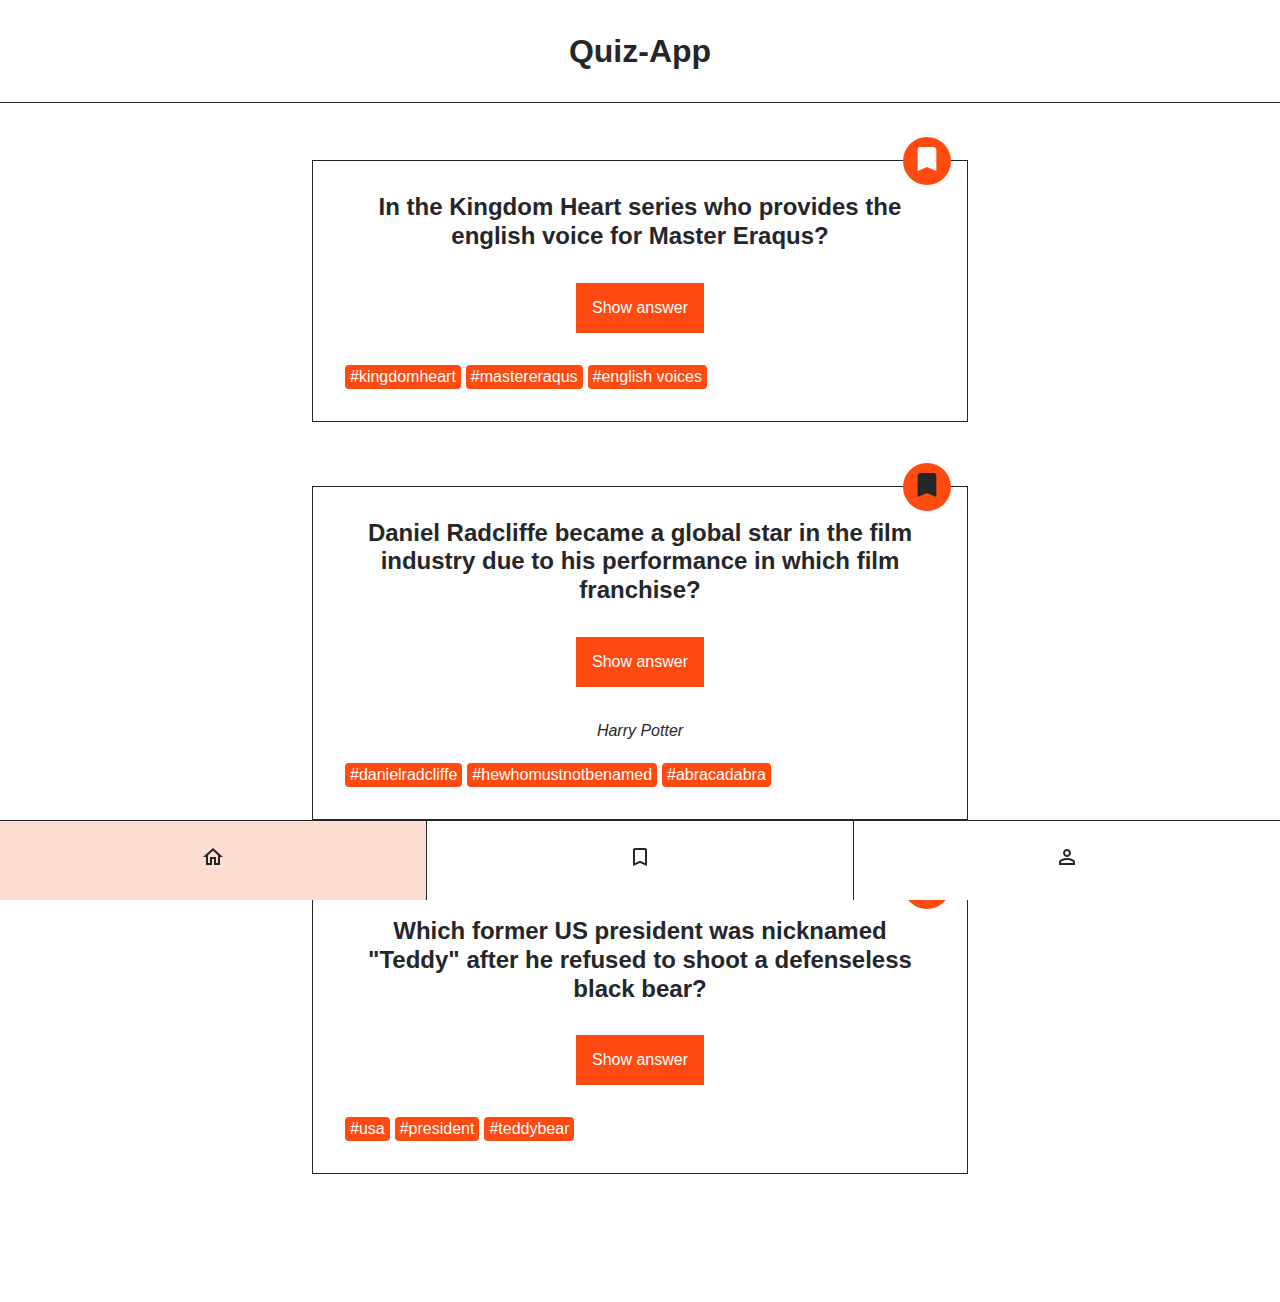
==== index.html @ f27e42a8 ""initial commit"" ====
<!DOCTYPE html>
<html lang="en">
  <head>
    <meta charset="UTF-8" />
    <meta http-equiv="X-UA-Compatible" content="IE=edge" />
    <meta name="viewport" content="width=device-width, initial-scale=1.0" />
    <title>Quiz-App</title>
    <link rel="stylesheet" href="./styles.css" />
  </head>
  <body>
    <header class="header">
      <h1 class="header__title">Quiz-App</h1>
    </header>
    <main>
      <ul class="card-list">
        <!--
                FIRST CARD
              -->
        <li class="card-list__item">
          <article class="card">
            <h2 class="card__question">
              In the Kingdom Heart series who provides the english voice for
              Master Eraqus?
            </h2>
            <button class="card__button-answer" type="button">
              Show answer
            </button>
            <p class="card__answer">Mark Hamill</p>
            <ul class="card__tag-list">
              <li class="card__tag-list-item">#kingdomheart</li>
              <li class="card__tag-list-item">#mastereraqus</li>
              <li class="card__tag-list-item">#english voices</li>
            </ul>
            <div class="card__button-bookmark">
              <button class="bookmark" aria-label="bookmark" type="button">
                <svg
                  class="bookmark__icon"
                  xmlns="http://www.w3.org/2000/svg"
                  viewbox="0 0 24 24"
                >
                  <path
                    d="M17 3H7c-1.1 0-2 .9-2 2v16l7-3 7 3V5c0-1.1-.9-2-2-2z"
                  />
                </svg>
              </button>
            </div>
          </article>
        </li>
        <!--
                SECOND CARD
              -->
        <li class="card-list__item">
          <article class="card">
            <h2 class="card__question">
              Daniel Radcliffe became a global star in the film industry due to
              his performance in which film franchise?
            </h2>
            <button class="card__button-answer" type="button">
              Show answer
            </button>
            <p class="card__answer card__answer--active">Harry Potter</p>
            <ul class="card__tag-list">
              <li class="card__tag-list-item">#danielradcliffe</li>
              <li class="card__tag-list-item">#hewhomustnotbenamed</li>
              <li class="card__tag-list-item">#abracadabra</li>
            </ul>
            <div class="card__button-bookmark">
              <button
                class="bookmark bookmark--active"
                aria-label="bookmark"
                type="button"
              >
                <svg
                  class="bookmark__icon"
                  xmlns="http://www.w3.org/2000/svg"
                  viewbox="0 0 24 24"
                >
                  <path
                    d="M17 3H7c-1.1 0-2 .9-2 2v16l7-3 7 3V5c0-1.1-.9-2-2-2z"
                  />
                </svg>
              </button>
            </div>
          </article>
        </li>
        <!--
                THIRD CARD
              -->
        <li class="card-list__item">
          <article class="card">
            <h2 class="card__question">
              Which former US president was nicknamed &quot;Teddy&quot; after he
              refused to shoot a defenseless black bear?
            </h2>
            <button class="card__button-answer" type="button">
              Show answer
            </button>
            <p class="card__answer">Theodore Roosevelt</p>
            <ul class="card__tag-list">
              <li class="card__tag-list-item">#usa</li>
              <li class="card__tag-list-item">#president</li>
              <li class="card__tag-list-item">#teddybear</li>
            </ul>
            <div class="card__button-bookmark">
              <button class="bookmark" aria-label="bookmark" type="button">
                <svg
                  class="bookmark__icon"
                  xmlns="http://www.w3.org/2000/svg"
                  viewbox="0 0 24 24"
                >
                  <path
                    d="M17 3H7c-1.1 0-2 .9-2 2v16l7-3 7 3V5c0-1.1-.9-2-2-2z"
                  />
                </svg>
              </button>
            </div>
          </article>
        </li>
      </ul>
    </main>

    <nav class="navigation">
      <ul class="navigation__list">
        <li class="navigation__list-item navigation__list-item--active">
          <a
            class="navigation__link"
            href="/index.html"
            aria-label="go to home page"
          >
            <svg
              xmlns="http://www.w3.org/2000/svg"
              height="24px"
              viewbox="0 0 24 24"
              width="24px"
            >
              <path
                d="M12 5.69l5 4.5V18h-2v-6H9v6H7v-7.81l5-4.5M12 3L2 12h3v8h6v-6h2v6h6v-8h3L12 3z"
              />
            </svg>
          </a>
        </li>
        <li class="navigation__list-item">
          <a
            class="navigation__link"
            href="/bookmarks.html"
            aria-label="go to bookmarks page"
          >
            <svg
              xmlns="http://www.w3.org/2000/svg"
              height="24px"
              viewbox="0 0 24 24"
              width="24px"
            >
              <path
                d="M17 3H7c-1.1 0-2 .9-2 2v16l7-3 7 3V5c0-1.1-.9-2-2-2zm0 15l-5-2.18L7 18V5h10v13z"
              />
            </svg>
          </a>
        </li>
        <li class="navigation__list-item">
          <a
            class="navigation__link"
            href="/profile.html"
            aria-label="go to profile page"
          >
            <svg
              xmlns="http://www.w3.org/2000/svg"
              height="24px"
              viewbox="0 0 24 24"
              width="24px"
            >
              <path
                d="M12 6c1.1 0 2 .9 2 2s-.9 2-2 2-2-.9-2-2 .9-2 2-2m0 9c2.7 0 5.8 1.29 6 2v1H6v-.99c.2-.72 3.3-2.01 6-2.01m0-11C9.79 4 8 5.79 8 8s1.79 4 4 4 4-1.79 4-4-1.79-4-4-4zm0 9c-2.67 0-8 1.34-8 4v3h16v-3c0-2.66-5.33-4-8-4z"
              />
            </svg>
          </a>
        </li>
      </ul>
    </nav>
  </body>
</html>
---- styles.css ----
@import "./global.css";

@import "./components/bookmark/bookmark.css";
@import "./components/card-list/card-list.css";
@import "./components/card/card.css";
@import "./components/header/header.css";
@import "./components/navigation/navigation.css";
@import "./components/profile/profile.css";
@import "./components/counter-list/counter-list.css";
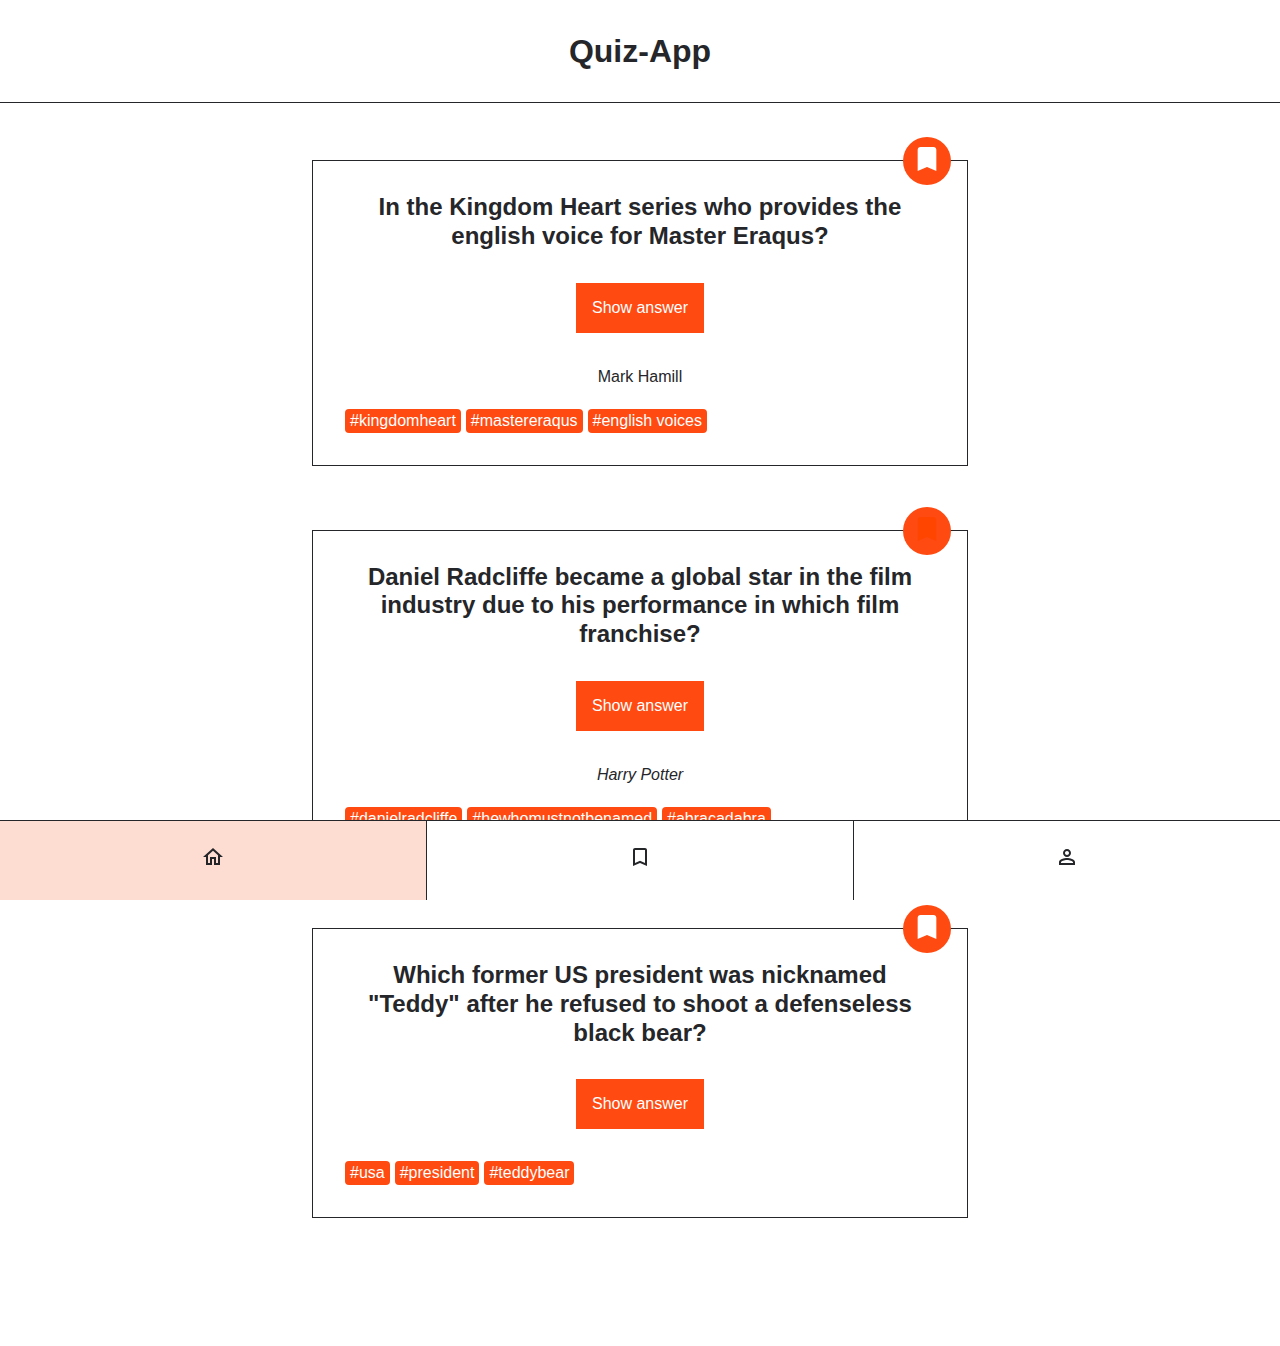
==== commit c0adbb94: "add buttons interactivity" ====
--- a/index.html
+++ b/index.html
@@ -22,17 +22,26 @@
               In the Kingdom Heart series who provides the english voice for
               Master Eraqus?
             </h2>
-            <button class="card__button-answer" type="button">
+            <button
+              class="card__button-answer"
+              type="button"
+              data-answer-id="1"
+            >
               Show answer
             </button>
-            <p class="card__answer">Mark Hamill</p>
+            <p class="card__answer.hidden" data-answer-id="1">Mark Hamill</p>
             <ul class="card__tag-list">
               <li class="card__tag-list-item">#kingdomheart</li>
               <li class="card__tag-list-item">#mastereraqus</li>
               <li class="card__tag-list-item">#english voices</li>
             </ul>
             <div class="card__button-bookmark">
-              <button class="bookmark" aria-label="bookmark" type="button">
+              <button
+                id="bookmark"
+                class="bookmark"
+                aria-label="bookmark"
+                type="button"
+              >
                 <svg
                   class="bookmark__icon"
                   xmlns="http://www.w3.org/2000/svg"
@@ -177,5 +186,6 @@
         </li>
       </ul>
     </nav>
+    <script src="./index.js"></script>
   </body>
 </html>
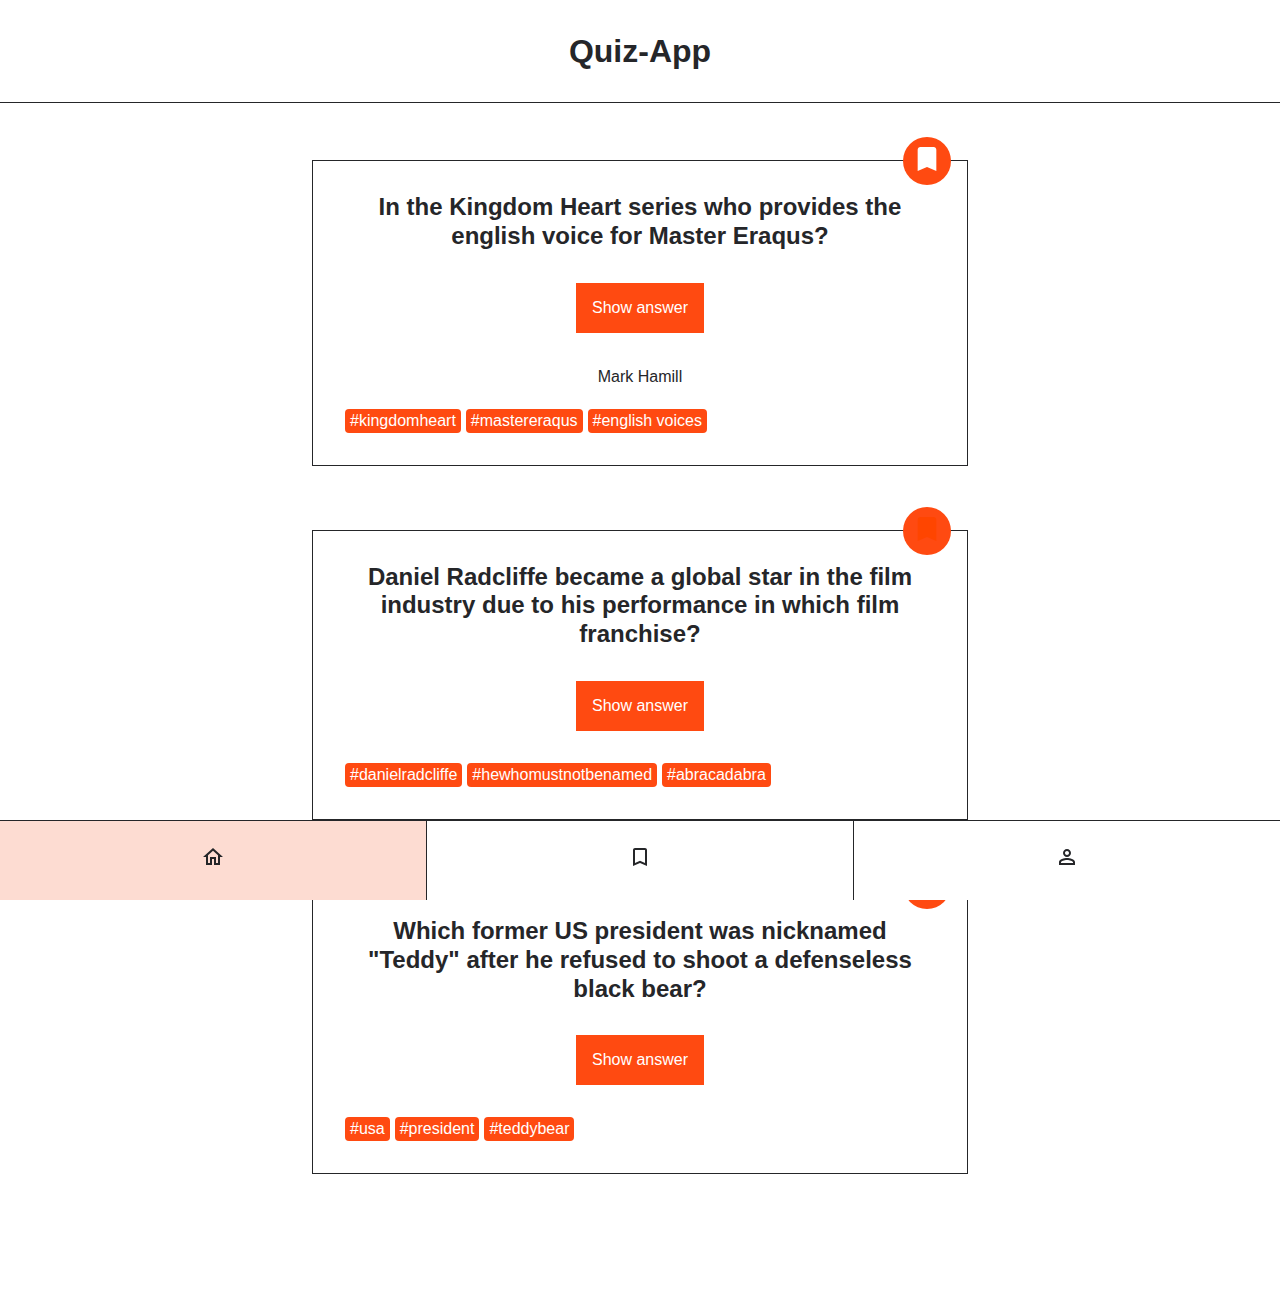
==== commit 0ae3aacd: "change answer class name" ====
--- a/index.html
+++ b/index.html
@@ -29,7 +29,7 @@
             >
               Show answer
             </button>
-            <p class="card__answer.hidden" data-answer-id="1">Mark Hamill</p>
+            <p class="card__answer-hidden" data-answer-id="1">Mark Hamill</p>
             <ul class="card__tag-list">
               <li class="card__tag-list-item">#kingdomheart</li>
               <li class="card__tag-list-item">#mastereraqus</li>
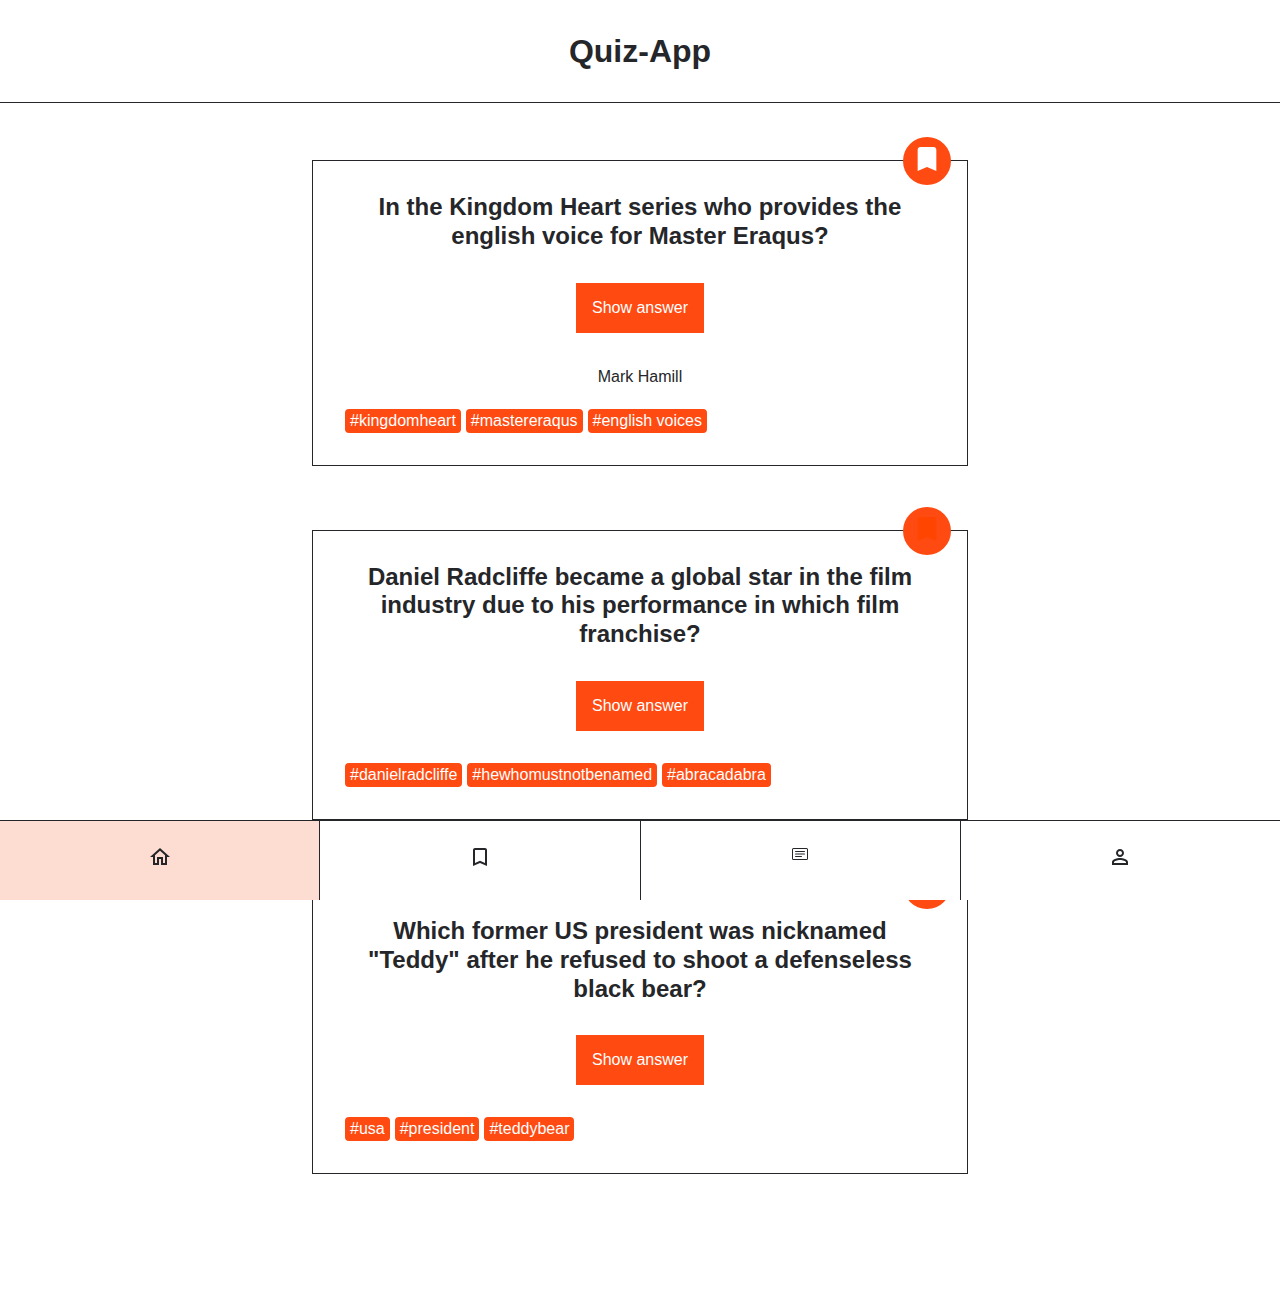
==== commit 880964c0: "add form to add new cards" ====
--- a/index.html
+++ b/index.html
@@ -169,6 +169,28 @@
         <li class="navigation__list-item">
           <a
             class="navigation__link"
+            href="/form.html"
+            aria-label="go to form page"
+            ><svg
+              xmlns="http://www.w3.org/2000/svg"
+              width="16"
+              height="16"
+              fill="currentColor"
+              class="bi bi-card-text"
+              viewBox="0 0 16 16"
+            >
+              <path
+                d="M14.5 3a.5.5 0 0 1 .5.5v9a.5.5 0 0 1-.5.5h-13a.5.5 0 0 1-.5-.5v-9a.5.5 0 0 1 .5-.5h13zm-13-1A1.5 1.5 0 0 0 0 3.5v9A1.5 1.5 0 0 0 1.5 14h13a1.5 1.5 0 0 0 1.5-1.5v-9A1.5 1.5 0 0 0 14.5 2h-13z"
+              />
+              <path
+                d="M3 5.5a.5.5 0 0 1 .5-.5h9a.5.5 0 0 1 0 1h-9a.5.5 0 0 1-.5-.5zM3 8a.5.5 0 0 1 .5-.5h9a.5.5 0 0 1 0 1h-9A.5.5 0 0 1 3 8zm0 2.5a.5.5 0 0 1 .5-.5h6a.5.5 0 0 1 0 1h-6a.5.5 0 0 1-.5-.5z"
+              />
+            </svg>
+          </a>
+        </li>
+        <li class="navigation__list-item">
+          <a
+            class="navigation__link"
             href="/profile.html"
             aria-label="go to profile page"
           >
--- a/styles.css
+++ b/styles.css
@@ -7,3 +7,4 @@
 @import "./components/navigation/navigation.css";
 @import "./components/profile/profile.css";
 @import "./components/counter-list/counter-list.css";
+@import "./components/form/form.css";
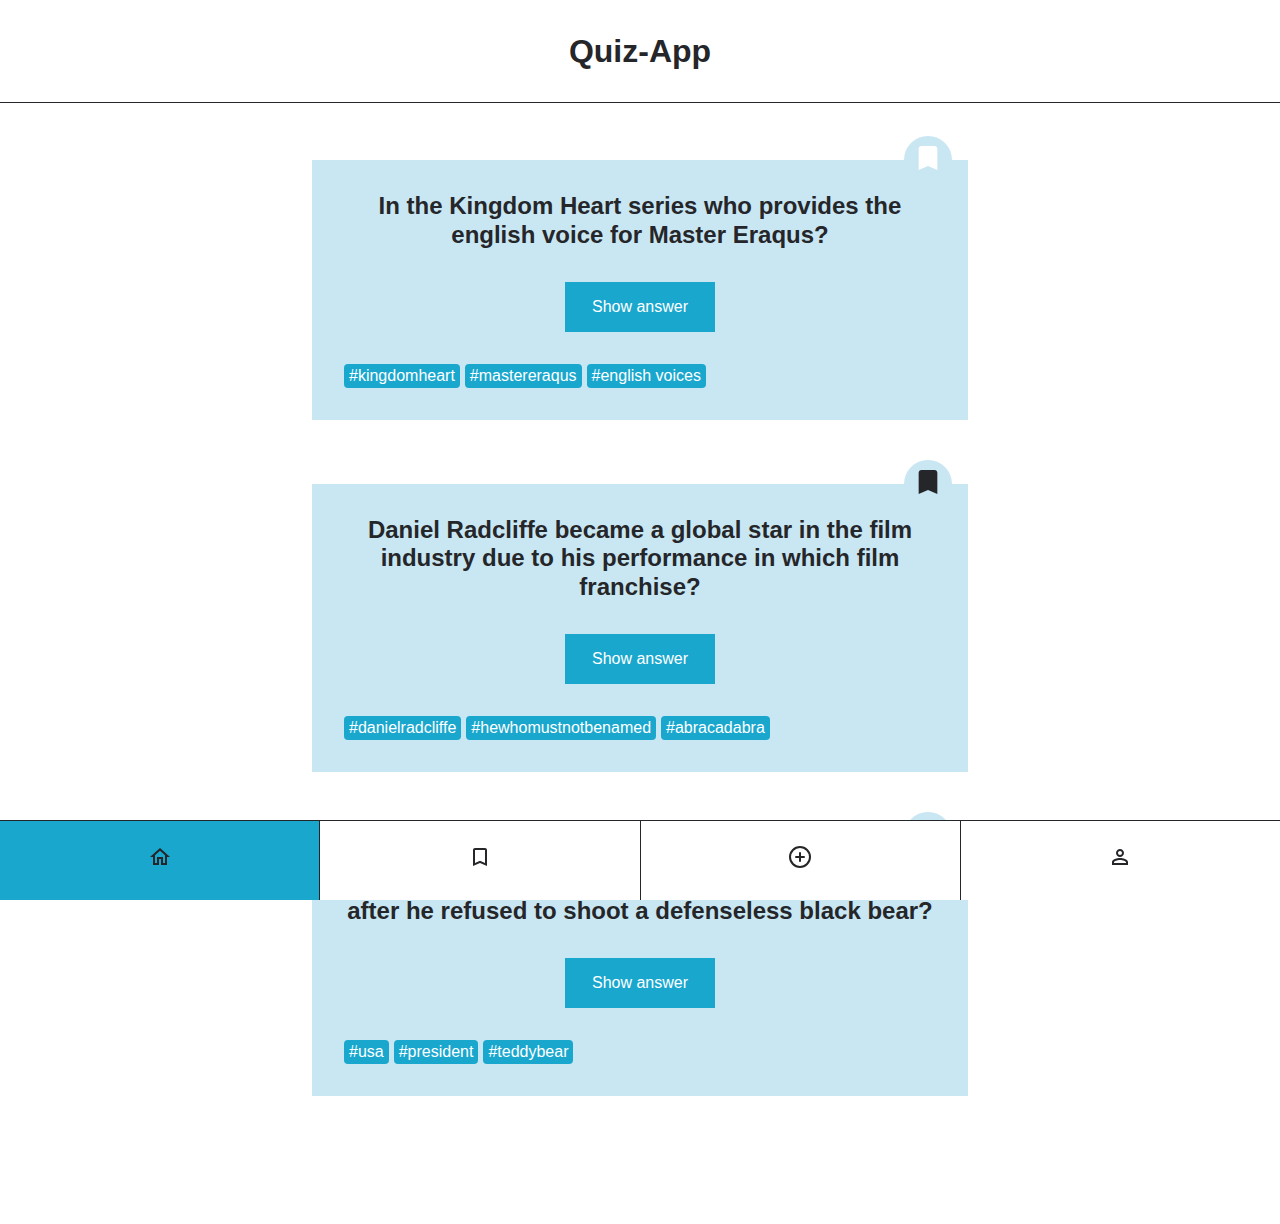
==== commit f8431b88: "change everything" ====
--- a/index.html
+++ b/index.html
@@ -6,7 +6,9 @@
     <meta name="viewport" content="width=device-width, initial-scale=1.0" />
     <title>Quiz-App</title>
     <link rel="stylesheet" href="./styles.css" />
+    <script src="index.js" defer></script>
   </head>
+
   <body>
     <header class="header">
       <h1 class="header__title">Quiz-App</h1>
@@ -25,11 +27,10 @@
             <button
               class="card__button-answer"
               type="button"
-              data-answer-id="1"
-            >
-              Show answer
-            </button>
-            <p class="card__answer-hidden" data-answer-id="1">Mark Hamill</p>
+              data-js="toggle-answer"
+              aria-label="toggle answer"
+            ></button>
+            <p class="card__answer" data-js="card-answer">Mark Hamill</p>
             <ul class="card__tag-list">
               <li class="card__tag-list-item">#kingdomheart</li>
               <li class="card__tag-list-item">#mastereraqus</li>
@@ -37,10 +38,10 @@
             </ul>
             <div class="card__button-bookmark">
               <button
-                id="bookmark"
                 class="bookmark"
                 aria-label="bookmark"
                 type="button"
+                data-js="bookmark"
               >
                 <svg
                   class="bookmark__icon"
@@ -64,10 +65,12 @@
               Daniel Radcliffe became a global star in the film industry due to
               his performance in which film franchise?
             </h2>
-            <button class="card__button-answer" type="button">
-              Show answer
-            </button>
-            <p class="card__answer card__answer--active">Harry Potter</p>
+            <button
+              class="card__button-answer"
+              type="button"
+              aria-label="toggle answer"
+            ></button>
+            <p class="card__answer card__answer">Harry Potter</p>
             <ul class="card__tag-list">
               <li class="card__tag-list-item">#danielradcliffe</li>
               <li class="card__tag-list-item">#hewhomustnotbenamed</li>
@@ -101,9 +104,11 @@
               Which former US president was nicknamed &quot;Teddy&quot; after he
               refused to shoot a defenseless black bear?
             </h2>
-            <button class="card__button-answer" type="button">
-              Show answer
-            </button>
+            <button
+              class="card__button-answer"
+              type="button"
+              aria-label="toggle answer"
+            ></button>
             <p class="card__answer">Theodore Roosevelt</p>
             <ul class="card__tag-list">
               <li class="card__tag-list-item">#usa</li>
@@ -168,23 +173,24 @@
         </li>
         <li class="navigation__list-item">
           <a
-            class="navigation__link"
+            class="navigation__link navigation__link--form"
             href="/form.html"
-            aria-label="go to form page"
-            ><svg
-              xmlns="http://www.w3.org/2000/svg"
-              width="16"
-              height="16"
-              fill="currentColor"
-              class="bi bi-card-text"
-              viewBox="0 0 16 16"
-            >
-              <path
-                d="M14.5 3a.5.5 0 0 1 .5.5v9a.5.5 0 0 1-.5.5h-13a.5.5 0 0 1-.5-.5v-9a.5.5 0 0 1 .5-.5h13zm-13-1A1.5 1.5 0 0 0 0 3.5v9A1.5 1.5 0 0 0 1.5 14h13a1.5 1.5 0 0 0 1.5-1.5v-9A1.5 1.5 0 0 0 14.5 2h-13z"
-              />
-              <path
-                d="M3 5.5a.5.5 0 0 1 .5-.5h9a.5.5 0 0 1 0 1h-9a.5.5 0 0 1-.5-.5zM3 8a.5.5 0 0 1 .5-.5h9a.5.5 0 0 1 0 1h-9A.5.5 0 0 1 3 8zm0 2.5a.5.5 0 0 1 .5-.5h6a.5.5 0 0 1 0 1h-6a.5.5 0 0 1-.5-.5z"
-              />
+            aria-label="go to add card page"
+          >
+            <svg
+              xmlns="http://www.w3.org/2000/svg"
+              width="24"
+              height="24"
+              viewBox="0 0 24 24"
+              fill="none"
+              stroke="currentColor"
+              stroke-width="2"
+              stroke-linecap="round"
+              stroke-linejoin="round"
+            >
+              <circle cx="12" cy="12" r="10"></circle>
+              <line x1="12" y1="8" x2="12" y2="16"></line>
+              <line x1="8" y1="12" x2="16" y2="12"></line>
             </svg>
           </a>
         </li>
@@ -208,6 +214,5 @@
         </li>
       </ul>
     </nav>
-    <script src="./index.js"></script>
   </body>
 </html>
--- a/styles.css
+++ b/styles.css
@@ -6,5 +6,5 @@
 @import "./components/header/header.css";
 @import "./components/navigation/navigation.css";
 @import "./components/profile/profile.css";
+@import "./components/form/form.css";
 @import "./components/counter-list/counter-list.css";
-@import "./components/form/form.css";
